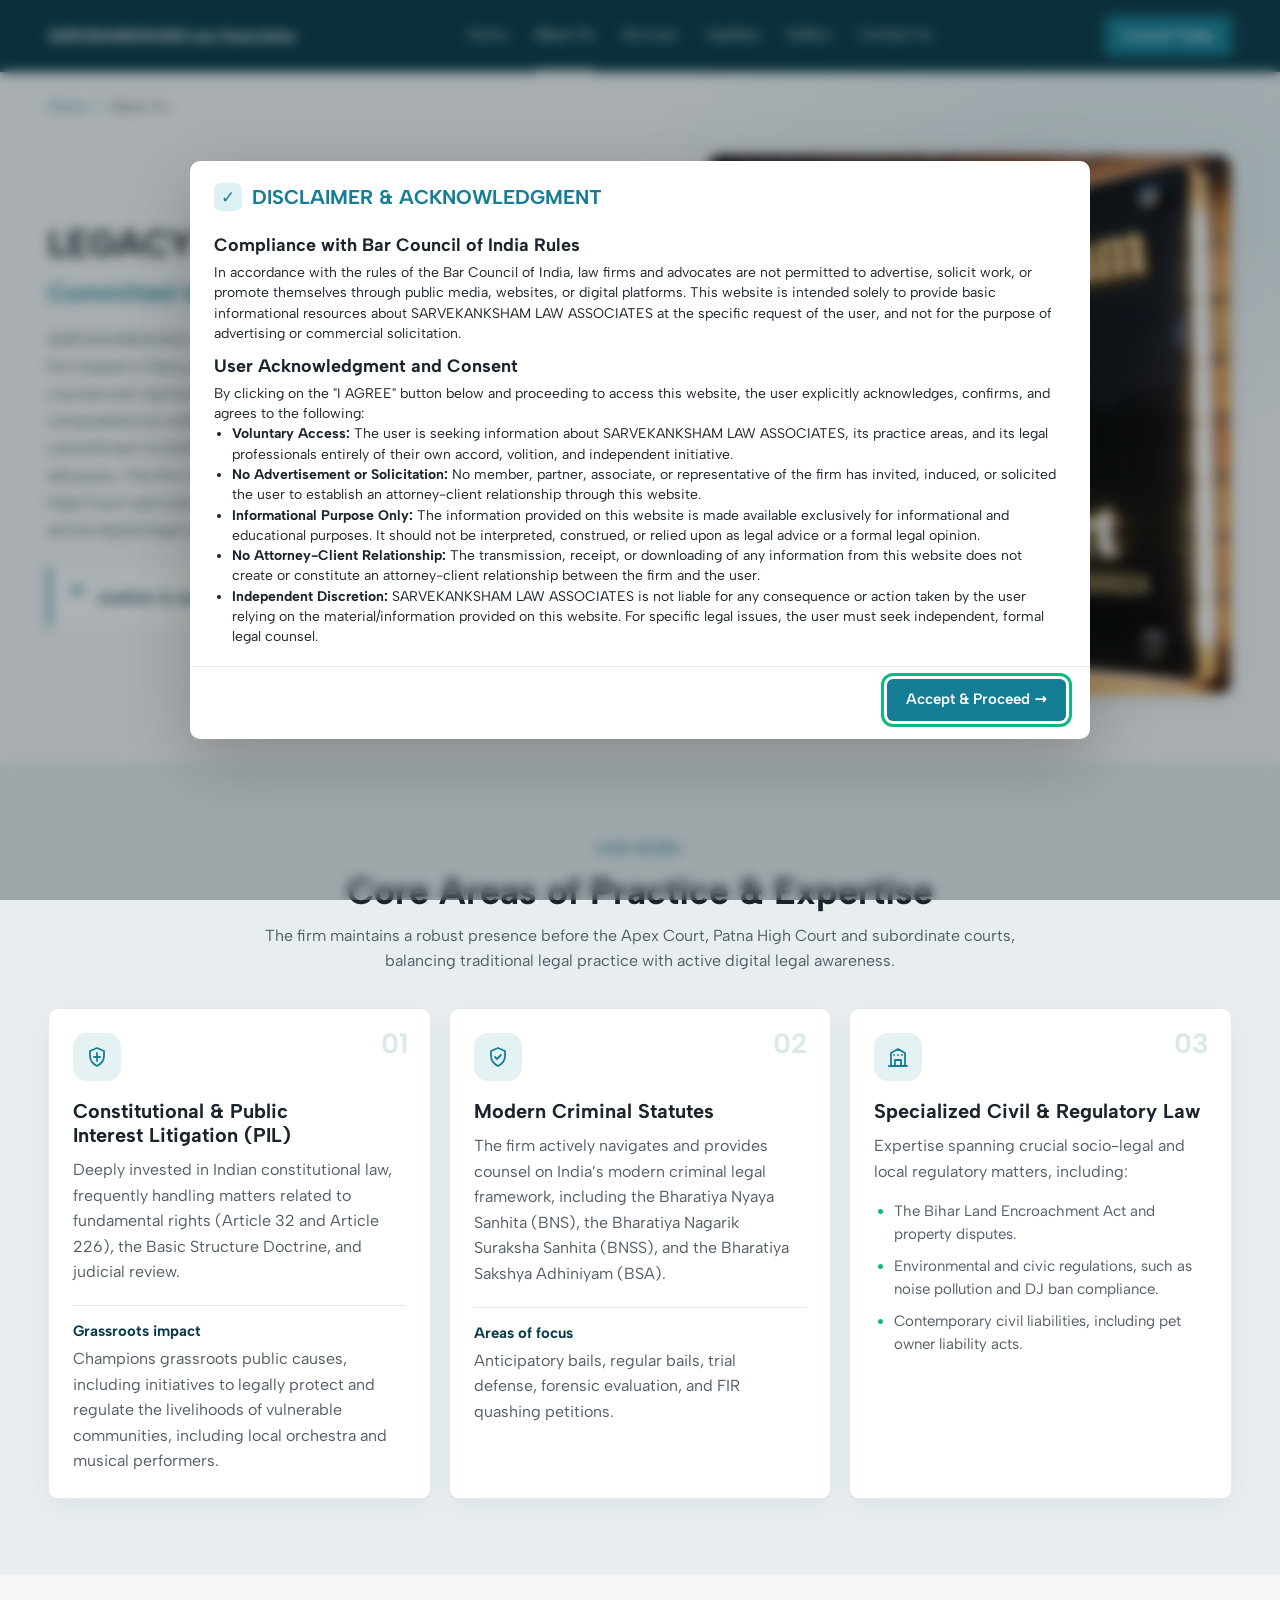
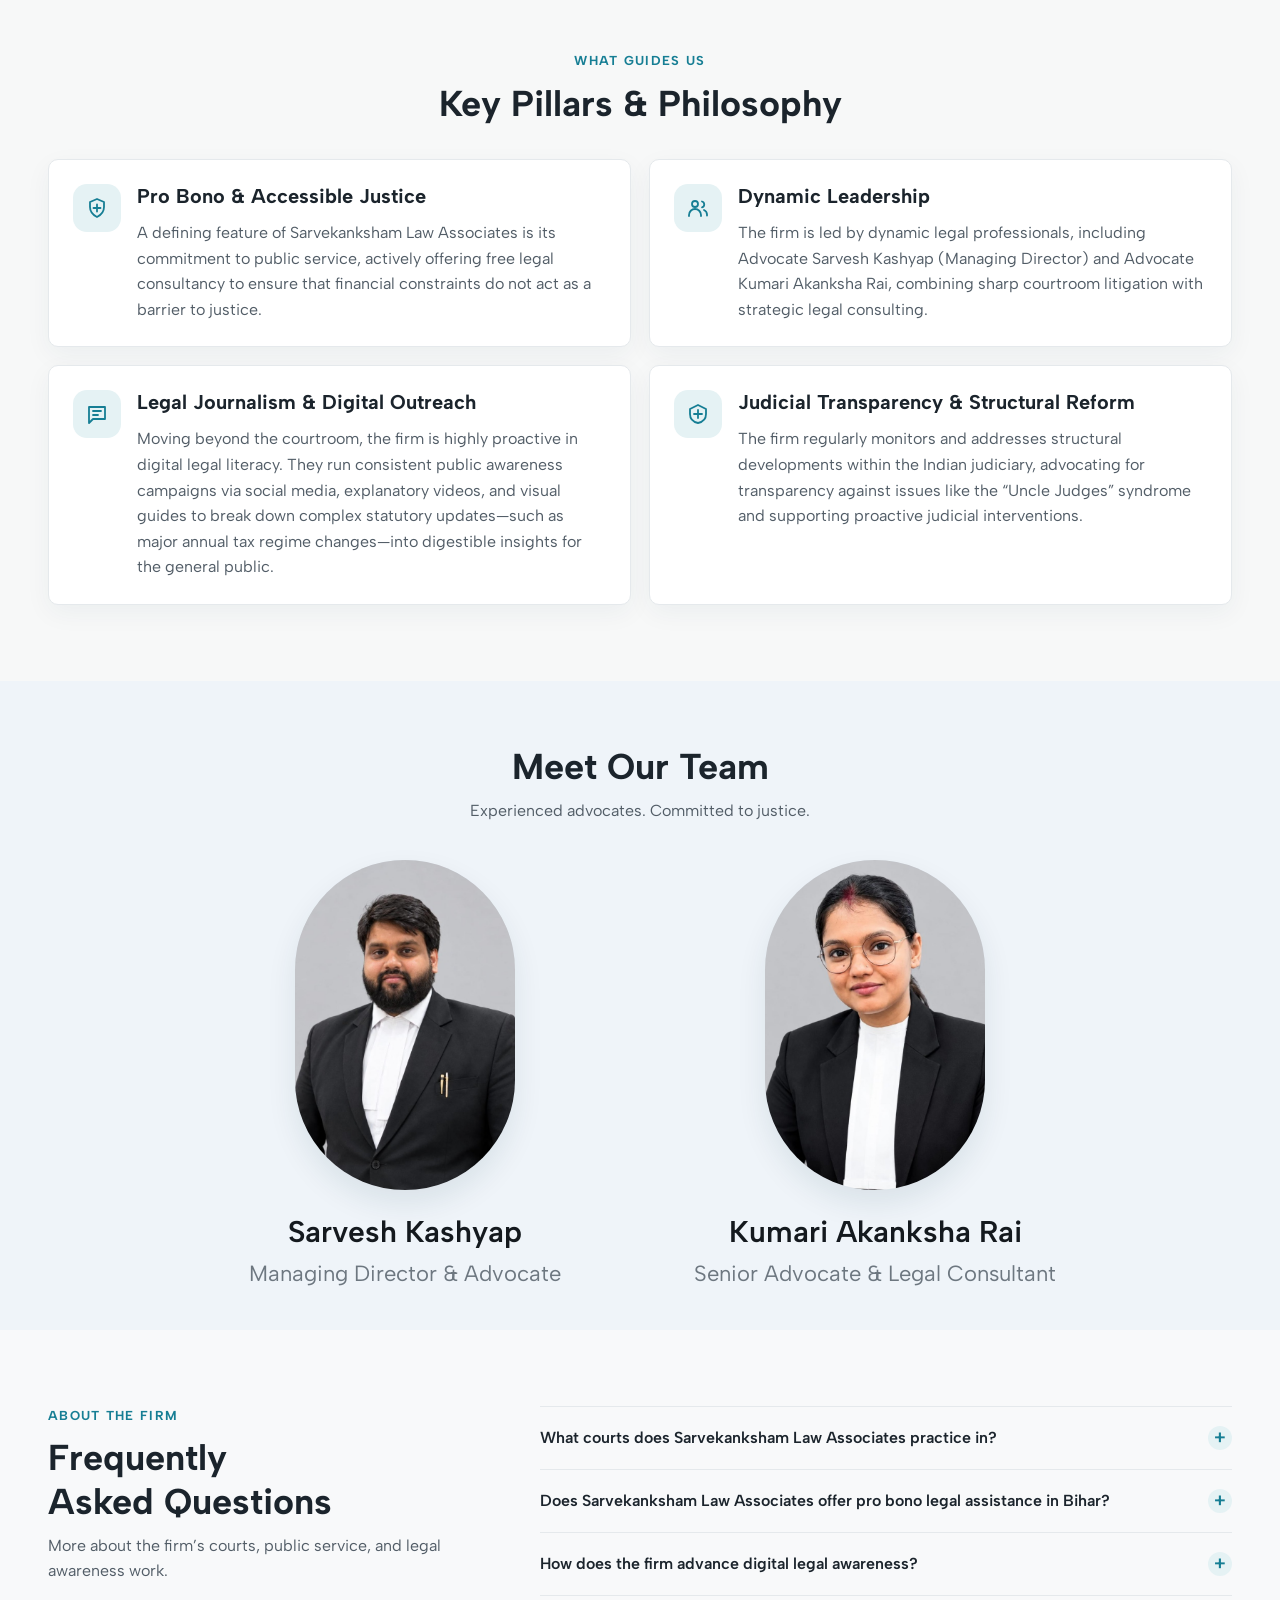
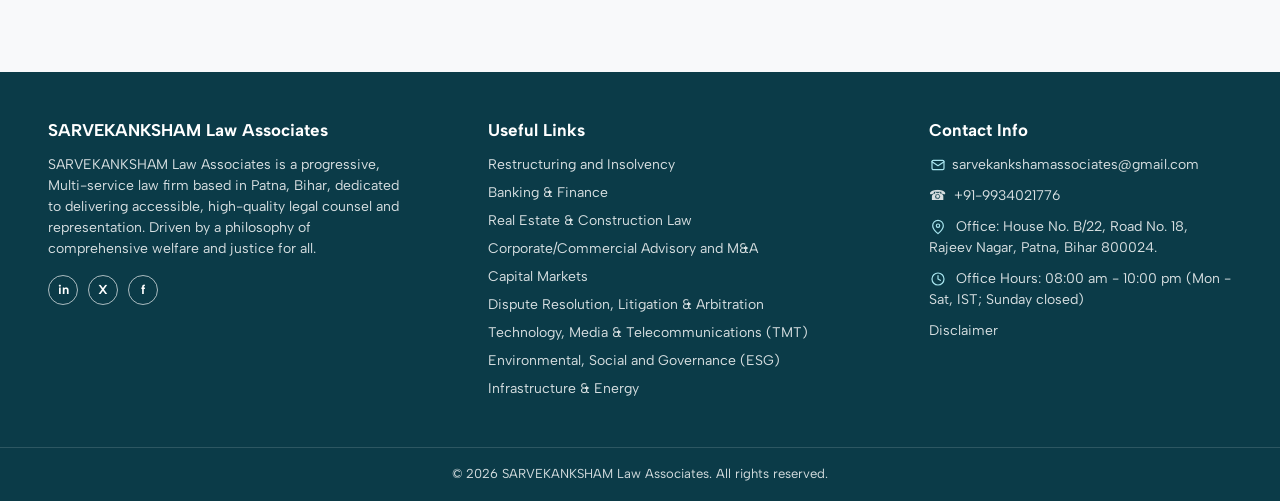
==== about.html @ 712bc117 "Publish SARVEKANKSHAM Law Associates website Add static site, SEO deployment setup, and Netlify conf" ====
<!doctype html>
<html lang="en-IN">
<head>
  <meta charset="utf-8">
  <meta name="viewport" content="width=device-width, initial-scale=1">
  <meta name="theme-color" content="#0B3B48">
  <meta name="description" content="Learn about SARVEKANKSHAM Law Associates, its Patna-based legal practice, areas of expertise, public service philosophy, and advocates.">
  <meta name="robots" content="index,follow">
  <link rel="canonical" href="https://sarvekanksham.com/about.html">

  <title>About SARVEKANKSHAM Law Associates | Patna, Bihar</title>
  <meta property="og:type" content="website">
  <meta property="og:locale" content="en_IN">
  <meta property="og:site_name" content="SARVEKANKSHAM Law Associates">
  <meta property="og:title" content="About SARVEKANKSHAM Law Associates | Patna, Bihar">
  <meta property="og:description" content="Discover the firm’s legal practice, institutional pillars, and advocates in Patna, Bihar.">
  <meta property="og:url" content="https://sarvekanksham.com/about.html">
  <meta property="og:image" content="https://sarvekanksham.com/assets/images/hero-lawyers.png">
  <meta property="og:image:alt" content="Advocates Sarvesh Kashyap and Kumari Akanksha Rai in court attire">
  <meta name="twitter:card" content="summary_large_image">
  <meta name="twitter:title" content="About SARVEKANKSHAM Law Associates | Patna, Bihar">
  <meta name="twitter:description" content="Discover the firm’s legal practice, institutional pillars, and advocates in Patna, Bihar.">
  <meta name="twitter:image" content="https://sarvekanksham.com/assets/images/hero-lawyers.png">

  <link rel="preconnect" href="https://fonts.googleapis.com">
  <link rel="preconnect" href="https://fonts.gstatic.com" crossorigin>
  <link rel="stylesheet" href="assets/css/variables.css">
  <link rel="stylesheet" href="assets/css/base.css">
  <link rel="stylesheet" href="assets/css/components.css">
  <link rel="stylesheet" href="assets/css/pages/about.css">
  <script src="assets/js/compliance.js" defer></script>
  <script src="assets/js/main.js" defer></script>

  <script type="application/ld+json">
  {
    "@context": "https://schema.org",
    "@graph": [
      {
        "@type": "AboutPage",
        "@id": "https://sarvekanksham.com/about.html#about-page",
        "url": "https://sarvekanksham.com/about.html",
        "name": "About SARVEKANKSHAM Law Associates",
        "isPartOf": {
          "@type": "WebSite",
          "@id": "https://sarvekanksham.com/#website",
          "name": "SARVEKANKSHAM Law Associates",
          "url": "https://sarvekanksham.com/"
        },
        "mainEntity": { "@id": "https://sarvekanksham.com/#legal-service" }
      },
      {
        "@type": "LegalService",
        "@id": "https://sarvekanksham.com/#legal-service",
        "name": "SARVEKANKSHAM Law Associates",
        "url": "https://sarvekanksham.com/",
        "email": "sarvekankshamassociates@gmail.com",
        "telephone": "+91-9934021776",
        "description": "A multi-service legal practice based in Patna, Bihar, with practice areas including constitutional and public interest law, criminal law, and specialized civil and regulatory matters.",
        "address": {
          "@type": "PostalAddress",
          "streetAddress": "House No. B/22, Road No. 18, Rajeev Nagar",
          "addressLocality": "Patna",
          "postalCode": "800024",
          "addressRegion": "Bihar",
          "addressCountry": "IN"
        },
        "areaServed": [
          { "@type": "City", "name": "Patna" },
          { "@type": "AdministrativeArea", "name": "Bihar" },
          { "@type": "Country", "name": "India" }
        ],
        "founder": [
          {
            "@type": "Person",
            "name": "Sarvesh Kashyap",
            "jobTitle": "Managing Director & Advocate",
            "image": "https://sarvekanksham.com/assets/images/team-sarvesh.jpg",
            "hasCredential": [
              { "@type": "EducationalOccupationalCredential", "credentialCategory": "degree", "name": "B.Tech" },
              { "@type": "EducationalOccupationalCredential", "credentialCategory": "degree", "name": "LL.B" }
            ]
          },
          {
            "@type": "Person",
            "name": "Kumari Akanksha Rai",
            "jobTitle": "Advocate & Legal Consultant",
            "image": "https://sarvekanksham.com/assets/images/team-akanksha.jpg",
            "hasCredential": [
              { "@type": "EducationalOccupationalCredential", "credentialCategory": "degree", "name": "B.A. LL.B." },
              { "@type": "EducationalOccupationalCredential", "credentialCategory": "degree", "name": "LL.M." }
            ]
          }
        ],
        "knowsAbout": [
          "Constitutional law",
          "Public interest litigation",
          "Bharatiya Nyaya Sanhita",
          "Bharatiya Nagarik Suraksha Sanhita",
          "Bharatiya Sakshya Adhiniyam",
          "Criminal defence",
          "Bihar land and property law",
          "Environmental and civic regulations",
          "Digital legal literacy"
        ],
        "availableLanguage": ["English", "Hindi"]
      }
    ]
  }
  </script>
  <script type="application/ld+json">
  {
    "@context": "https://schema.org",
    "@type": "FAQPage",
    "mainEntity": [
      {
        "@type": "Question",
        "name": "What courts does Sarvekanksham Law Associates practice in?",
        "acceptedAnswer": {
          "@type": "Answer",
          "text": "The firm maintains a robust presence before the Supreme Court of India (Apex Court), the Patna High Court, and subordinate district courts across Bihar."
        }
      },
      {
        "@type": "Question",
        "name": "Does Sarvekanksham Law Associates offer pro bono legal assistance in Bihar?",
        "acceptedAnswer": {
          "@type": "Answer",
          "text": "Yes, pro bono and accessible justice is a defining pillar of the firm. We actively provide free legal consultancy to ensure that financial constraints do not prevent citizens from obtaining justice."
        }
      },
      {
        "@type": "Question",
        "name": "How does the firm advance digital legal awareness?",
        "acceptedAnswer": {
          "@type": "Answer",
          "text": "Beyond the courtroom, the firm runs consistent public awareness campaigns via digital media, visual guides, and explanatory videos breaking down statutory updates like the BNS, BNSS, and civic regulations for the public."
        }
      }
    ]
  }
  </script>
</head>
<body>
  <a class="skip-link" href="#main-content">Skip to main content</a>

  <header class="site-header">
    <div class="container site-header__inner">
      <a class="site-brand" href="index.html" aria-label="SARVEKANKSHAM Law Associates home">SARVEKANKSHAM Law Associates</a>
      <button class="site-nav__toggle" type="button" aria-expanded="false" aria-controls="primary-navigation">
        <span aria-hidden="true">☰</span>
        <span class="site-nav__toggle-label">Open navigation</span>
      </button>
      <nav class="site-nav" id="primary-navigation" aria-label="Main navigation">
        <ul class="site-nav__links">
          <li><a href="index.html">Home</a></li>
          <li><a class="active" href="about.html" aria-current="page">About Us</a></li>
          <li><a href="services.html">Services</a></li>
          <li><a href="updates.html">Updates</a></li>
          <li><a href="gallery.html">Gallery</a></li>
          <li><a href="contact.html">Contact Us</a></li>
        </ul>
      </nav>
      <a class="btn-pill" href="contact.html" data-consult-cta>Consult Today</a>
    </div>
  </header>

  <main id="main-content">
    <section class="about-hero" aria-labelledby="about-title">
      <div class="container">
        <nav class="about-breadcrumbs" aria-label="Breadcrumb">
          <ol>
            <li><a href="index.html">Home</a></li>
            <li aria-current="page">About Us</li>
          </ol>
        </nav>
        <div class="about-hero__grid">
          <div class="about-hero__copy">
            <h1 id="about-title">LEGACY OF SARVEKANKSHAM</h1>
            <p class="about-hero__philosophy">Committed to Justice, Guided by Integrity.</p>
            <p class="about-hero__narrative">SARVEKANKSHAM Law Associates is a progressive, Multi-service Pan India law firm based in Patna, Bihar, dedicated to delivering accessible, high-quality legal counsel and representation. Sarvekanksham is driven by a philosophy of comprehensive welfare and justice for all, the firm stands out for its strong commitment to both rigorous professional litigation and public interest advocacy. The firm maintains a robust presence before the Apex Court, Patna High Court and subordinate courts, balancing traditional legal practice with active digital legal awareness.</p>
            <blockquote class="about-hero__quote">
              <span aria-hidden="true">“</span>
              <p>Justice is our purpose &amp; Integrity guides our practice.</p>
            </blockquote>
            </div>
            <figure class="about-hero__portrait">
              <img
                src="assets/images/about-office-sign.jpg"
                alt="SARVEKANKSHAM Law Associates office sign identifying its advocates and Patna High Court practice"
                width="768"
                height="792"
                fetchpriority="high">
            </figure>
        </div>
      </div>
    </section>

    <section class="about-section about-jurisdictions" aria-labelledby="jurisdictions-title">
      <div class="container">
        <div class="about-section__heading">
          <p class="about-eyebrow">Our work</p>
          <h2 id="jurisdictions-title">Core Areas of Practice &amp; Expertise</h2>
          <p>The firm maintains a robust presence before the Apex Court, Patna High Court and subordinate courts, balancing traditional legal practice with active digital legal awareness.</p>
        </div>
        <div class="jurisdiction-grid">
          <article class="jurisdiction-card">
            <span class="about-card__number" aria-hidden="true">01</span>
            <span class="about-card__icon" aria-hidden="true">
              <svg viewBox="0 0 24 24" fill="none" stroke="currentColor" stroke-width="1.8" stroke-linecap="round" stroke-linejoin="round"><path d="M12 3 19 6v5c0 4.7-3 8-7 10-4-2-7-5.3-7-10V6l7-3Z"/><path d="M12 8v8m-3-4h6"/></svg>
            </span>
            <h3>Constitutional &amp; Public Interest Litigation (PIL)</h3>
            <p>Deeply invested in Indian constitutional law, frequently handling matters related to fundamental rights (Article 32 and Article 226), the Basic Structure Doctrine, and judicial review.</p>
            <div class="jurisdiction-card__detail">
              <h4>Grassroots impact</h4>
              <p>Champions grassroots public causes, including initiatives to legally protect and regulate the livelihoods of vulnerable communities, including local orchestra and musical performers.</p>
            </div>
          </article>
          <article class="jurisdiction-card">
            <span class="about-card__number" aria-hidden="true">02</span>
            <span class="about-card__icon" aria-hidden="true">
              <svg viewBox="0 0 24 24" fill="none" stroke="currentColor" stroke-width="1.8" stroke-linecap="round" stroke-linejoin="round"><path d="M12 3 19 6v5c0 4.7-3 8-7 10-4-2-7-5.3-7-10V6l7-3Z"/><path d="m9 12 2 2 4-4"/></svg>
            </span>
            <h3>Modern Criminal Statutes</h3>
            <p>The firm actively navigates and provides counsel on India’s modern criminal legal framework, including the Bharatiya Nyaya Sanhita (BNS), the Bharatiya Nagarik Suraksha Sanhita (BNSS), and the Bharatiya Sakshya Adhiniyam (BSA).</p>
            <div class="jurisdiction-card__detail">
              <h4>Areas of focus</h4>
              <p>Anticipatory bails, regular bails, trial defense, forensic evaluation, and FIR quashing petitions.</p>
            </div>
          </article>
          <article class="jurisdiction-card">
            <span class="about-card__number" aria-hidden="true">03</span>
            <span class="about-card__icon" aria-hidden="true">
              <svg viewBox="0 0 24 24" fill="none" stroke="currentColor" stroke-width="1.8" stroke-linecap="round" stroke-linejoin="round"><path d="M3 21h18M5 21V8l7-4 7 4v13M9 21v-6h6v6M8 10h.01M12 10h.01M16 10h.01"/></svg>
            </span>
            <h3>Specialized Civil &amp; Regulatory Law</h3>
            <p>Expertise spanning crucial socio-legal and local regulatory matters, including:</p>
            <ul class="about-check-list">
              <li>The Bihar Land Encroachment Act and property disputes.</li>
              <li>Environmental and civic regulations, such as noise pollution and DJ ban compliance.</li>
              <li>Contemporary civil liabilities, including pet owner liability acts.</li>
            </ul>
          </article>
        </div>
      </div>
    </section>

    <section class="about-section about-pillars" aria-labelledby="pillars-title">
      <div class="container">
        <div class="about-section__heading">
          <p class="about-eyebrow">What guides us</p>
          <h2 id="pillars-title">Key Pillars &amp; Philosophy</h2>
        </div>
        <div class="pillar-grid">
          <article class="pillar-box">
            <span class="pillar-box__icon" aria-hidden="true">
              <svg viewBox="0 0 24 24" fill="none" stroke="currentColor" stroke-width="1.8" stroke-linecap="round" stroke-linejoin="round"><path d="M12 3 19 6v5c0 4.7-3 8-7 10-4-2-7-5.3-7-10V6l7-3Z"/><path d="M8.5 12h7M12 8.5v7"/></svg>
            </span>
            <h3>Pro Bono &amp; Accessible Justice</h3>
            <p>A defining feature of Sarvekanksham Law Associates is its commitment to public service, actively offering free legal consultancy to ensure that financial constraints do not act as a barrier to justice.</p>
          </article>
          <article class="pillar-box">
            <span class="pillar-box__icon" aria-hidden="true">
              <svg viewBox="0 0 24 24" fill="none" stroke="currentColor" stroke-width="1.8" stroke-linecap="round" stroke-linejoin="round"><circle cx="9" cy="8" r="3"/><path d="M3 20v-1a6 6 0 0 1 12 0v1M16 5.5a3 3 0 0 1 0 5.8M18 14a5 5 0 0 1 3 4.6v1"/></svg>
            </span>
            <h3>Dynamic Leadership</h3>
            <p>The firm is led by dynamic legal professionals, including Advocate Sarvesh Kashyap (Managing Director) and Advocate Kumari Akanksha Rai, combining sharp courtroom litigation with strategic legal consulting.</p>
          </article>
          <article class="pillar-box">
            <span class="pillar-box__icon" aria-hidden="true">
              <svg viewBox="0 0 24 24" fill="none" stroke="currentColor" stroke-width="1.8" stroke-linecap="round" stroke-linejoin="round"><path d="M4 5h16v12H8l-4 4V5Z"/><path d="M8 9h8M8 13h5"/></svg>
            </span>
            <h3>Legal Journalism &amp; Digital Outreach</h3>
            <p>Moving beyond the courtroom, the firm is highly proactive in digital legal literacy. They run consistent public awareness campaigns via social media, explanatory videos, and visual guides to break down complex statutory updates—such as major annual tax regime changes—into digestible insights for the general public.</p>
          </article>
          <article class="pillar-box">
            <span class="pillar-box__icon" aria-hidden="true">
              <svg viewBox="0 0 24 24" fill="none" stroke="currentColor" stroke-width="1.8" stroke-linecap="round" stroke-linejoin="round"><path d="M12 3 20 7v5c0 5-3.4 8-8 9-4.6-1-8-4-8-9V7l8-4Z"/><path d="M8 12h8M12 8v8"/></svg>
            </span>
            <h3>Judicial Transparency &amp; Structural Reform</h3>
            <p>The firm regularly monitors and addresses structural developments within the Indian judiciary, advocating for transparency against issues like the “Uncle Judges” syndrome and supporting proactive judicial interventions.</p>
          </article>
        </div>
      </div>
    </section>

    <section class="about-section about-team" aria-labelledby="team-title">
      <div class="container">
        <div class="about-section__heading about-team__heading">
          <h2 id="team-title">Meet Our Team</h2>
          <p>Experienced advocates. Committed to justice.</p>
        </div>
        <div class="team-grid">
          <article class="team-dossier">
            <button class="team-member-card" type="button" data-open-team-profile="team-profile-sarvesh" aria-haspopup="dialog" aria-label="View profile for Sarvesh Kashyap">
              <span class="team-member-card__portrait">
                <img
                  src="assets/images/team-sarvesh.jpg"
                  alt=""
                  width="768"
                  height="922"
                  loading="lazy">
              </span>
              <span class="team-member-card__name">Sarvesh Kashyap</span>
              <span class="team-member-card__role">Managing Director &amp; Advocate</span>
            </button>
          </article>
          <article class="team-dossier">
            <button class="team-member-card" type="button" data-open-team-profile="team-profile-akanksha" aria-haspopup="dialog" aria-label="View profile for Kumari Akanksha Rai">
              <span class="team-member-card__portrait">
                <img
                  src="assets/images/team-akanksha.jpg"
                  alt=""
                  width="768"
                  height="922"
                  loading="lazy">
              </span>
              <span class="team-member-card__name">Kumari Akanksha Rai</span>
              <span class="team-member-card__role">Senior Advocate &amp; Legal Consultant</span>
            </button>
          </article>
        </div>
      </div>
      <dialog class="team-profile-dialog" id="team-profile-sarvesh" aria-labelledby="team-profile-sarvesh-name">
        <button class="team-profile-dialog__close" type="button" data-close-team-profile aria-label="Close profile">×</button>
        <div class="team-profile-dialog__identity">
          <img src="assets/images/team-sarvesh.jpg" alt="Advocate Sarvesh Kashyap" width="768" height="922">
          <p class="team-profile-dialog__eyebrow">Managing Director</p>
          <h3 id="team-profile-sarvesh-name">Sarvesh Kashyap</h3>
          <p class="team-profile-dialog__role">Managing Director &amp; Advocate</p>
          <span class="team-profile-dialog__qualification">B-Tech, L.L.B</span>
        </div>
        <div class="team-profile-dialog__content">
          <section>
            <h4>About</h4>
            <p>Advocate Sarvesh Kashyap is the Managing Director &amp; Advocate at SARVEKANKSHAM Law Associates.</p>
          </section>
          <section>
            <h4>Court practice</h4>
            <p>Patna High Court &amp; Supreme Court of India.</p>
          </section>
          <section>
            <h4>Areas of focus</h4>
            <p>Criminal Defense (BNS/BNSS), Digital Forensics (BSA), Technology Crimes, and Trial Court Strategy.</p>
          </section>
        </div>
      </dialog>
      <dialog class="team-profile-dialog" id="team-profile-akanksha" aria-labelledby="team-profile-akanksha-name">
        <button class="team-profile-dialog__close" type="button" data-close-team-profile aria-label="Close profile">×</button>
        <div class="team-profile-dialog__identity">
          <img src="assets/images/team-akanksha.jpg" alt="Advocate Kumari Akanksha Rai" width="768" height="922">
          <p class="team-profile-dialog__eyebrow">Senior Advocate</p>
          <h3 id="team-profile-akanksha-name">Kumari Akanksha Rai</h3>
          <p class="team-profile-dialog__role">Senior Advocate &amp; Legal Consultant</p>
          <span class="team-profile-dialog__qualification">B.A. L.L.B., L.L.M.</span>
        </div>
        <div class="team-profile-dialog__content">
          <section>
            <h4>About</h4>
            <p>Advocate Kumari Akanksha Rai is a Senior Advocate &amp; Legal Consultant at SARVEKANKSHAM Law Associates.</p>
          </section>
          <section>
            <h4>Court practice</h4>
            <p>Patna High Court Bar Association &amp; Supreme Court of India.</p>
          </section>
          <section>
            <h4>Areas of focus</h4>
            <p>Constitutional Law, Writ Jurisdiction (Article 226/32), Civil &amp; Bihar Land Regulations, and Public Interest Litigation.</p>
          </section>
        </div>
      </dialog>
    </section>

    <section class="about-section about-faq" aria-labelledby="about-faq-title" itemscope itemtype="https://schema.org/FAQPage">
      <div class="container about-faq__layout">
        <div class="about-faq__intro">
          <p class="about-eyebrow">About the firm</p>
          <h2 id="about-faq-title">Frequently Asked Questions</h2>
          <p>More about the firm’s courts, public service, and legal awareness work.</p>
        </div>
        <div class="about-faq__list">
          <details class="about-faq__item" itemscope itemprop="mainEntity" itemtype="https://schema.org/Question">
            <summary itemprop="name">What courts does Sarvekanksham Law Associates practice in?</summary>
            <div class="about-faq__answer" itemscope itemprop="acceptedAnswer" itemtype="https://schema.org/Answer">
              <p itemprop="text">The firm maintains a robust presence before the Supreme Court of India (Apex Court), the Patna High Court, and subordinate district courts across Bihar.</p>
            </div>
          </details>
          <details class="about-faq__item" itemscope itemprop="mainEntity" itemtype="https://schema.org/Question">
            <summary itemprop="name">Does Sarvekanksham Law Associates offer pro bono legal assistance in Bihar?</summary>
            <div class="about-faq__answer" itemscope itemprop="acceptedAnswer" itemtype="https://schema.org/Answer">
              <p itemprop="text">Yes, pro bono and accessible justice is a defining pillar of the firm. We actively provide free legal consultancy to ensure that financial constraints do not prevent citizens from obtaining justice.</p>
            </div>
          </details>
          <details class="about-faq__item" itemscope itemprop="mainEntity" itemtype="https://schema.org/Question">
            <summary itemprop="name">How does the firm advance digital legal awareness?</summary>
            <div class="about-faq__answer" itemscope itemprop="acceptedAnswer" itemtype="https://schema.org/Answer">
              <p itemprop="text">Beyond the courtroom, the firm runs consistent public awareness campaigns via digital media, visual guides, and explanatory videos breaking down statutory updates like the BNS, BNSS, and civic regulations for the public.</p>
            </div>
          </details>
        </div>
      </div>
    </section>
  </main>

  <footer class="site-footer">
    <div class="container site-footer__main">
      <section class="site-footer__brand" aria-labelledby="footer-brand">
        <h2 id="footer-brand">SARVEKANKSHAM Law Associates</h2>
        <p>SARVEKANKSHAM Law Associates is a progressive, Multi-service law firm based in Patna, Bihar, dedicated to delivering accessible, high-quality legal counsel and representation. Driven by a philosophy of comprehensive welfare and justice for all.</p>
        <div class="social-links" aria-label="Social media">
          <a href="https://www.linkedin.com/" aria-label="LinkedIn">in</a>
          <a href="https://x.com/" aria-label="X">X</a>
          <a href="https://www.facebook.com/" aria-label="Facebook">f</a>
          
        </div>
      </section>
      <section aria-labelledby="footer-links-title">
        <h2 id="footer-links-title">Useful Links</h2>
        <ul class="site-footer__links">
          <li><a href="practice-detail.html?topic=insolvency">Restructuring and Insolvency</a></li>
          <li><a href="practice-detail.html?topic=banking">Banking &amp; Finance</a></li>
          <li><a href="practice-detail.html?topic=real-estate">Real Estate &amp; Construction Law</a></li>
          <li><a href="practice-detail.html?topic=corporate-ma">Corporate/Commercial Advisory and M&amp;A</a></li>
          <li><a href="practice-detail.html?topic=capital-markets">Capital Markets</a></li>
          <li><a href="practice-detail.html?topic=dispute-resolution">Dispute Resolution, Litigation &amp; Arbitration</a></li>
          <li><a href="practice-detail.html?topic=tmt">Technology, Media &amp; Telecommunications (TMT)</a></li>
          <li><a href="practice-detail.html?topic=esg">Environmental, Social and Governance (ESG)</a></li>
          <li><a href="practice-detail.html?topic=infrastructure">Infrastructure &amp; Energy</a></li>
        </ul>
      </section>
      <section aria-labelledby="footer-contact-title">
        <h2 id="footer-contact-title">Contact Info</h2>
        <address class="site-footer__contact">
          <p><a href="mailto:sarvekankshamassociates@gmail.com"><span class="site-footer__icon" aria-hidden="true"><svg viewBox="0 0 24 24" fill="none" stroke="currentColor" stroke-width="1.8" stroke-linecap="round" stroke-linejoin="round"><rect x="3" y="5" width="18" height="14" rx="2"/><path d="m3 7 9 6 9-6"/></svg></span>sarvekankshamassociates@gmail.com</a></p>
          <p><a href="tel:+919934021776">☎&nbsp; +91-9934021776</a></p>
          <p><span class="site-footer__icon" aria-hidden="true"><svg viewBox="0 0 24 24" fill="none" stroke="currentColor" stroke-width="1.8" stroke-linecap="round" stroke-linejoin="round"><path d="M20 10c0 5-8 12-8 12S4 15 4 10a8 8 0 1 1 16 0Z"/><circle cx="12" cy="10" r="2.5"/></svg></span> Office: House No. B/22, Road No. 18, Rajeev Nagar, Patna, Bihar 800024.</p>
          <p><span class="site-footer__icon" aria-hidden="true"><svg viewBox="0 0 24 24" fill="none" stroke="currentColor" stroke-width="1.8" stroke-linecap="round" stroke-linejoin="round"><circle cx="12" cy="12" r="9"/><path d="M12 7v5l3.5 2"/></svg></span> Office Hours: 08:00 am - 10:00 pm (Mon - Sat, IST; Sunday closed)</p>
          <p><a href="#bci-compliance-modal" data-open-compliance>Disclaimer</a></p>
        </address>
      </section>
    </div>
    <div class="site-footer__bottom">
      <div class="container">© 2026 SARVEKANKSHAM Law Associates. All rights reserved.</div>
    </div>
  </footer>

  <template data-compliance-disclaimer>
    <h3>Compliance with Bar Council of India Rules</h3>
    <p>In accordance with the rules of the Bar Council of India, law firms and advocates are not permitted to advertise, solicit work, or promote themselves through public media, websites, or digital platforms. This website is intended solely to provide basic informational resources about SARVEKANKSHAM LAW ASSOCIATES at the specific request of the user, and not for the purpose of advertising or commercial solicitation.</p>
    <h3>User Acknowledgment and Consent</h3>
    <p>By clicking on the "I AGREE" button below and proceeding to access this website, the user explicitly acknowledges, confirms, and agrees to the following:</p>
    <ul>
      <li><strong>Voluntary Access:</strong> The user is seeking information about SARVEKANKSHAM LAW ASSOCIATES, its practice areas, and its legal professionals entirely of their own accord, volition, and independent initiative.</li>
      <li><strong>No Advertisement or Solicitation:</strong> No member, partner, associate, or representative of the firm has invited, induced, or solicited the user to establish an attorney-client relationship through this website.</li>
      <li><strong>Informational Purpose Only:</strong> The information provided on this website is made available exclusively for informational and educational purposes. It should not be interpreted, construed, or relied upon as legal advice or a formal legal opinion.</li>
      <li><strong>No Attorney-Client Relationship:</strong> The transmission, receipt, or downloading of any information from this website does not create or constitute an attorney-client relationship between the firm and the user.</li>
      <li><strong>Independent Discretion:</strong> SARVEKANKSHAM LAW ASSOCIATES is not liable for any consequence or action taken by the user relying on the material/information provided on this website. For specific legal issues, the user must seek independent, formal legal counsel.</li>
    </ul>
  </template>
</body>
</html>
---- assets/css/variables.css ----
@import url("https://fonts.googleapis.com/css2?family=Albert+Sans:wght@400;500;600;700&display=swap");

:root {
  color-scheme: light;

  --color-teal: #0B3B48;
  --color-accent: #167E94;
  --color-accent-hover: #116274;
  --color-cream: #F8F9FA;
  --color-surface: #FFFFFF;
  --color-surface-muted: #E8EEF0;
  --color-hero: #C8D1C2;
  --color-heading: #1B242C;
  --color-text: #525D67;
  --color-border: #E5E9EC;
  --color-success: #10B981;

  --font-family: "Albert Sans", system-ui, -apple-system, BlinkMacSystemFont, "Segoe UI", sans-serif;
  --font-size-body: 16px;
  --line-height-body: 1.6;
  --line-height-heading: 1.2;

  --radius-sm: 6px;
  --radius-md: 10px;
  --radius-lg: 14px;
  --shadow-card: 0 8px 26px rgb(11 59 72 / 8%);
  --transition-standard: 180ms ease;

  --container-width: 1200px;
  --container-gutter: clamp(20px, 5vw, 48px);
  --header-height: 72px;
  --layer-header: 100;
  --layer-modal: 9999;
}
---- assets/css/base.css ----
*,
*::before,
*::after {
  box-sizing: border-box;
  margin: 0;
  padding: 0;
}

html {
  scroll-behavior: smooth;
  scroll-padding-top: calc(var(--header-height) + 16px);
  -webkit-text-size-adjust: 100%;
  text-size-adjust: 100%;
}

body {
  min-width: 320px;
  background: var(--color-cream);
  color: var(--color-text);
  font-family: var(--font-family);
  font-size: var(--font-size-body);
  font-weight: 400;
  line-height: var(--line-height-body);
  text-rendering: optimizeLegibility;
  -webkit-font-smoothing: antialiased;
}

button,
input,
select,
textarea {
  color: inherit;
  font: inherit;
}

button {
  cursor: pointer;
}

img,
svg {
  display: block;
  max-width: 100%;
}

img {
  height: auto;
}

h1,
h2,
h3,
h4 {
  color: var(--color-heading);
  font-weight: 700;
  line-height: var(--line-height-heading);
  text-wrap: balance;
}

h1,
h2 {
  font-size: clamp(28px, 4vw, 36px);
}

h3 {
  font-size: 19px;
}

p {
  text-wrap: pretty;
}

a {
  color: inherit;
  text-decoration: none;
}

a:focus-visible,
button:focus-visible {
  outline: 3px solid var(--color-success);
  outline-offset: 3px;
}

::selection {
  background: var(--color-accent);
  color: #FFFFFF;
}

.container {
  width: min(100% - (2 * var(--container-gutter)), var(--container-width));
  margin-inline: auto;
}

.skip-link {
  position: fixed;
  z-index: calc(var(--layer-modal) + 1);
  top: 8px;
  left: 8px;
  padding: 10px 14px;
  transform: translateY(-160%);
  background: var(--color-surface);
  color: var(--color-teal);
}

.skip-link:focus {
  transform: translateY(0);
}

.btn-primary,
.btn-pill {
  display: inline-flex;
  min-height: 44px;
  align-items: center;
  justify-content: center;
  gap: 8px;
  border: 1px solid transparent;
  border-radius: var(--radius-sm);
  padding: 10px 18px;
  background: var(--color-accent);
  color: #FFFFFF;
  font-size: 15px;
  font-weight: 600;
  line-height: 1.25;
  text-align: center;
  transition: background-color var(--transition-standard), transform var(--transition-standard);
}

.btn-primary:hover,
.btn-pill:hover {
  background: var(--color-accent-hover);
}

.btn-primary:active,
.btn-pill:active {
  transform: translateY(1px);
}

@media (max-width: 640px) {
  :root {
    --header-height: 64px;
  }
}

@media (prefers-reduced-motion: reduce) {
  *,
  *::before,
  *::after {
    scroll-behavior: auto !important;
    animation-duration: 0.01ms !important;
    animation-iteration-count: 1 !important;
    transition-duration: 0.01ms !important;
  }
}
---- assets/css/components.css ----
.site-header {
  position: sticky;
  z-index: var(--layer-header);
  top: 0;
  background: var(--color-teal);
  color: #FFFFFF;
  box-shadow: 0 2px 10px rgb(11 59 72 / 14%);
}

.site-header__inner {
  display: flex;
  min-height: var(--header-height);
  align-items: center;
  justify-content: space-between;
  gap: 24px;
}

.site-brand {
  flex: 0 0 auto;
  color: #FFFFFF;
  font-size: 15px;
  font-weight: 700;
}

.site-nav__toggle {
  display: none;
  min-width: 44px;
  min-height: 44px;
  align-items: center;
  justify-content: center;
  border: 1px solid rgb(255 255 255 / 28%);
  border-radius: var(--radius-sm);
  background: transparent;
  color: #FFFFFF;
  font-size: 22px;
}

.site-nav__toggle-label {
  position: absolute;
  width: 1px;
  height: 1px;
  overflow: hidden;
  clip: rect(0, 0, 0, 0);
  clip-path: inset(50%);
  white-space: nowrap;
}

.site-nav__links {
  display: flex;
  align-items: center;
  gap: clamp(14px, 2.2vw, 30px);
  list-style: none;
}

.site-nav__links a {
  display: inline-flex;
  min-height: var(--header-height);
  align-items: center;
  border-bottom: 2px solid transparent;
  color: rgb(255 255 255 / 88%);
  font-size: 14px;
  transition: border-color var(--transition-standard), color var(--transition-standard);
}

.site-nav__links a:hover,
.site-nav__links a.active,
.site-nav__links a[aria-current="page"] {
  border-bottom-color: #FFFFFF;
  color: #FFFFFF;
}

.site-header .btn-pill {
  min-height: 40px;
  padding: 8px 16px;
  font-size: 14px;
}

.site-footer {
  background: var(--color-teal);
  color: #FFFFFF;
}

.site-footer__main {
  display: grid;
  grid-template-columns: minmax(210px, 1.2fr) minmax(250px, 1.2fr) minmax(240px, 1fr);
  gap: clamp(28px, 6vw, 84px);
  padding-block: 48px;
}

.site-footer h2,
.site-footer h3 {
  margin-bottom: 14px;
  color: #FFFFFF;
  font-size: 17px;
}

.site-footer__brand p,
.site-footer li,
.site-footer address {
  color: rgb(255 255 255 / 84%);
  font-size: 14px;
  font-style: normal;
  line-height: 1.5;
}

.site-footer__brand p {
  margin-top: 12px;
}

.site-footer__links {
  display: grid;
  gap: 7px;
  list-style: none;
}

.site-footer a {
  color: inherit;
  text-decoration: underline;
  text-decoration-color: transparent;
  text-underline-offset: 3px;
  transition: text-decoration-color var(--transition-standard);
}

.site-footer a:hover {
  text-decoration-color: currentColor;
}

.site-footer__contact {
  display: grid;
  gap: 10px;
}

.site-footer__contact p {
  font-size: 14px;
}

.site-footer__icon {
  display: inline-flex;
  width: 18px;
  height: 18px;
  flex: 0 0 auto;
  align-items: center;
  justify-content: center;
  margin-right: 5px;
  color: #A7E5EF;
  vertical-align: -4px;
}

.site-footer__icon svg {
  width: 16px;
  height: 16px;
}

.site-footer__contact a .site-footer__icon {
  vertical-align: -4px;
}

.site-footer__bottom {
  border-top: 1px solid rgb(255 255 255 / 14%);
  padding-block: 16px;
  color: rgb(255 255 255 / 82%);
  font-size: 13px;
  text-align: center;
}

.social-links {
  display: flex;
  gap: 10px;
  margin-top: 16px;
}

.social-links a {
  display: grid;
  width: 30px;
  height: 30px;
  place-items: center;
  border: 1px solid rgb(255 255 255 / 65%);
  border-radius: 50%;
  font-size: 13px;
  font-weight: 700;
}

.compliance-modal[hidden] {
  display: none;
}

.compliance-modal {
  position: fixed;
  z-index: var(--layer-modal);
  inset: 0;
  display: grid;
  overflow-y: auto;
  place-items: center;
  padding: 24px;
  background: rgb(15 31 35 / 34%);
  -webkit-backdrop-filter: blur(6px);
  backdrop-filter: blur(6px);
  opacity: 0;
  transition: opacity 200ms ease;
}

.compliance-modal.is-visible {
  opacity: 1;
}

.compliance-modal__dialog {
  width: min(100%, 900px);
  max-height: min(88vh, 760px);
  display: flex;
  flex-direction: column;
  overflow: hidden;
  border-radius: var(--radius-md);
  background: #FFFFFF;
  box-shadow: 0 20px 70px rgb(0 0 0 / 22%);
  color: var(--color-heading);
  transform: translateY(10px);
  transition: transform 200ms ease;
}

.compliance-modal.is-visible .compliance-modal__dialog {
  transform: translateY(0);
}

.consult-options {
  position: fixed;
  inset: 0;
  width: min(460px, calc(100% - 32px));
  max-width: none;
  max-height: calc(100dvh - 32px);
  overflow-y: auto;
  margin: auto;
  border: 0;
  border-radius: var(--radius-lg);
  background: #FFFFFF;
  padding: 0;
  color: var(--color-text);
  box-shadow: 0 20px 70px rgb(0 0 0 / 22%);
}

.consult-options::backdrop {
  background: rgb(15 31 35 / 55%);
  -webkit-backdrop-filter: blur(3px);
  backdrop-filter: blur(3px);
}

.consult-options__content {
  position: relative;
  padding: clamp(26px, 6vw, 36px);
}

.consult-options__close {
  position: absolute;
  top: 14px;
  right: 14px;
  display: grid;
  width: 40px;
  height: 40px;
  place-items: center;
  border: 1px solid var(--color-border);
  border-radius: 50%;
  background: #FFFFFF;
  color: var(--color-heading);
  font-size: 24px;
  line-height: 1;
}

.consult-options__eyebrow {
  margin-bottom: 8px;
  color: var(--color-accent);
  font-size: 13px;
  font-weight: 700;
  letter-spacing: 0.1em;
  text-transform: uppercase;
}

.consult-options h2 {
  padding-right: 20px;
  color: var(--color-heading);
  font-size: clamp(23px, 5vw, 28px);
  line-height: 1.25;
}

.consult-options__content > p:not(.consult-options__eyebrow) {
  margin-top: 12px;
  font-size: 15px;
  line-height: 1.5;
}

.consult-options__actions {
  display: grid;
  gap: 12px;
  margin-top: 24px;
}

.consult-options__request,
.consult-options__call {
  width: 100%;
  min-height: 56px;
  justify-content: center;
  gap: 12px;
  padding: 12px 16px;
  font-size: 15px;
  line-height: 1.35;
  text-align: left;
}

.consult-options__icon {
  width: 22px;
  height: 22px;
  flex: 0 0 auto;
}

.consult-options__call {
  display: flex;
  flex: 1;
  min-width: 0;
  align-items: center;
  justify-content: center;
  border: 1px solid var(--color-border);
  border-radius: var(--radius-sm);
  color: var(--color-teal);
  font-weight: 600;
  transition: border-color var(--transition-standard), background-color var(--transition-standard);
}

.consult-options__call:hover {
  border-color: var(--color-accent);
  background: #F3FAFB;
}

.consult-options__call .consult-options__icon {
  width: 20px;
  height: 20px;
}

.consult-options__content > .consult-options__note {
  margin-top: 18px;
  color: #6B7280;
  font-size: 13px;
}

.compliance-modal__header {
  display: flex;
  align-items: center;
  gap: 10px;
  padding: 22px 24px 12px;
}

.compliance-modal__icon {
  display: grid;
  width: 28px;
  height: 28px;
  flex: 0 0 auto;
  place-items: center;
  border-radius: 7px;
  background: #DDF1F4;
  color: var(--color-accent);
  font-size: 17px;
  font-weight: 700;
}

.compliance-modal__header h2 {
  color: var(--color-accent);
  font-size: 20px;
}

.compliance-modal__content {
  overflow-y: auto;
  overscroll-behavior: contain;
  padding: 0 24px 18px;
  color: var(--color-heading);
  font-size: 14px;
  line-height: 1.45;
}

.compliance-modal__content h3 {
  margin-block: 12px 6px;
  font-size: 18px;
}

.compliance-modal__content p + p {
  margin-top: 10px;
}

.compliance-modal__content ul {
  padding-left: 18px;
}

.compliance-modal__footer {
  display: flex;
  justify-content: flex-end;
  border-top: 1px solid var(--color-border);
  padding: 12px 24px 18px;
}

.compliance-modal__agree {
  min-height: 42px;
}

@media (max-width: 900px) {
  .site-header__inner {
    gap: 14px;
  }

  .site-nav__links {
    gap: 14px;
  }

  .site-nav__links a {
    font-size: 13px;
  }

  .site-brand {
    font-size: 13px;
  }
}

@media (max-width: 720px) {
  .site-nav__toggle {
    display: inline-flex;
  }

  .site-nav {
    position: absolute;
    top: 100%;
    right: 0;
    left: 0;
    display: none;
    border-top: 1px solid rgb(255 255 255 / 14%);
    background: var(--color-teal);
    padding: 8px var(--container-gutter) 16px;
  }

  .site-nav.is-open {
    display: block;
  }

  .site-nav__links {
    display: grid;
    gap: 0;
  }

  .site-nav__links a {
    min-height: 44px;
    border-bottom: 1px solid rgb(255 255 255 / 12%);
  }

  .site-header .btn-pill {
    margin-left: auto;
  }

  .site-footer__main {
    grid-template-columns: repeat(2, minmax(0, 1fr));
  }

  .site-footer__brand {
    grid-column: 1 / -1;
  }
}

@media (max-width: 520px) {
  .site-header__inner {
    gap: 10px;
  }

  .site-brand {
    max-width: 44%;
    font-size: 12px;
    line-height: 1.25;
  }

  .site-header .btn-pill {
    min-height: 38px;
    padding-inline: 10px;
    font-size: 12px;
  }

  .site-footer__main {
    grid-template-columns: 1fr;
    gap: 28px;
    padding-block: 36px;
  }

  .site-footer__brand {
    grid-column: auto;
  }

  .compliance-modal {
    padding: 12px;
  }

  .compliance-modal__dialog {
    max-height: 94vh;
  }

  .compliance-modal__header {
    padding: 18px 18px 10px;
  }

  .compliance-modal__content {
    padding-inline: 18px;
  }

  .compliance-modal__footer {
    padding: 12px 18px 16px;
  }
}

@media (prefers-reduced-motion: reduce) {
  .compliance-modal,
  .compliance-modal__dialog {
    transition-duration: 0.01ms;
  }
}
---- assets/css/pages/about.css ----
.site-nav__links a.active,
.site-nav__links a[aria-current="page"] {
  border-bottom-color: #FFFFFF;
  color: #FFFFFF;
}

.about-hero {
  overflow: hidden;
  background:
    radial-gradient(ellipse at 88% 18%, rgb(22 126 148 / 10%), transparent 32%),
    var(--color-cream);
}

.about-breadcrumbs {
  padding-top: 24px;
}

.about-breadcrumbs ol {
  display: flex;
  flex-wrap: wrap;
  align-items: center;
  gap: 10px;
  list-style: none;
  color: var(--color-text);
  font-size: 14px;
}

.about-breadcrumbs li + li::before {
  margin-right: 10px;
  color: var(--color-accent);
  content: "/";
}

.about-breadcrumbs a {
  color: var(--color-accent);
}

.about-hero__grid {
  display: grid;
  grid-template-columns: minmax(0, 1fr) minmax(320px, 0.9fr);
  align-items: center;
  gap: clamp(32px, 6vw, 76px);
  padding-block: 36px 68px;
}

.about-hero__copy {
  max-width: 650px;
}

.about-eyebrow {
  margin-bottom: 10px;
  color: var(--color-accent);
  font-size: 13px;
  font-weight: 700;
  letter-spacing: 0.1em;
  text-transform: uppercase;
}

.about-hero h1,
.about-section h2 {
  font-size: clamp(28px, 3.5vw, 36px);
  font-weight: 700;
}

.about-hero h1 {
  margin-bottom: 12px;
}

.about-hero__philosophy {
  margin-bottom: 16px;
  color: var(--color-accent);
  font-size: clamp(19px, 2.4vw, 24px);
  font-weight: 600;
  line-height: 1.35;
}

.about-hero__narrative {
  color: var(--color-text);
  font-size: 16px;
  line-height: 1.7;
}

.about-hero__quote {
  display: flex;
  gap: 12px;
  margin-top: 24px;
  border-left: 3px solid var(--color-accent);
  background: #FFFFFF;
  padding: 14px 18px;
}

.about-hero__quote > span {
  color: var(--color-accent);
  font-size: 32px;
  font-weight: 700;
  line-height: 1;
}

.about-hero__quote p {
  align-self: center;
  color: var(--color-teal);
  font-size: 17px;
  font-weight: 600;
}

.about-hero__portrait {
  position: relative;
  min-width: 0;
  overflow: hidden;
  border: 1px solid var(--color-border);
  border-radius: var(--radius-lg);
  background: var(--color-hero);
  box-shadow: var(--shadow-card);
}

.about-hero__portrait img {
  width: 100%;
  height: auto;
  aspect-ratio: 1 / 1.03;
  object-fit: cover;
  object-position: center;
}

.about-section {
  padding-block: 76px;
}

.about-section__heading {
  max-width: 780px;
  margin: 0 auto 34px;
  text-align: center;
}

.about-section__heading h2 {
  margin-bottom: 10px;
}

.about-section__heading > p:last-child {
  color: var(--color-text);
  font-size: 16px;
  line-height: 1.6;
}

.about-jurisdictions {
  background: var(--color-surface-muted);
}

.jurisdiction-grid {
  display: grid;
  grid-template-columns: repeat(3, minmax(0, 1fr));
  align-items: stretch;
  gap: 18px;
}

.jurisdiction-card,
.pillar-box {
  border: 1px solid var(--color-border);
  border-radius: var(--radius-md);
  background: var(--color-surface);
  box-shadow: 0 8px 26px rgb(11 59 72 / 5%);
}

.jurisdiction-card {
  position: relative;
  display: flex;
  flex-direction: column;
  padding: 24px;
  transition: box-shadow var(--transition-standard), transform var(--transition-standard);
}

.jurisdiction-card:hover,
.pillar-box:hover {
  box-shadow: var(--shadow-card);
  transform: translateY(-3px);
}

.about-card__number {
  position: absolute;
  top: 20px;
  right: 22px;
  color: #DCE9EB;
  font-size: 28px;
  font-weight: 700;
  line-height: 1;
}

.about-card__icon,
.pillar-box__icon {
  display: grid;
  width: 48px;
  height: 48px;
  flex: 0 0 auto;
  place-items: center;
  border-radius: 14px;
  background: #E5F2F4;
  color: var(--color-accent);
}

.about-card__icon svg,
.pillar-box__icon svg {
  width: 24px;
  height: 24px;
}

.jurisdiction-card h3,
.pillar-box h3 {
  color: var(--color-heading);
  font-size: 20px;
}

.jurisdiction-card h3 {
  margin-block: 18px 10px;
}

.jurisdiction-card > p,
.jurisdiction-card__detail p,
.pillar-box p {
  color: var(--color-text);
  font-size: 16px;
  line-height: 1.6;
}

.jurisdiction-card__detail {
  margin-top: 20px;
  border-top: 1px solid var(--color-border);
  padding-top: 16px;
}

.jurisdiction-card__detail h4 {
  margin-bottom: 6px;
  color: var(--color-teal);
  font-size: 15px;
}

.about-check-list {
  display: grid;
  gap: 10px;
  margin-top: 16px;
  padding-left: 20px;
  color: var(--color-text);
  font-size: 15px;
  line-height: 1.5;
}

.about-check-list li::marker {
  color: var(--color-success);
}

.about-pillars {
  background: #F7F8F8;
}

.pillar-grid {
  display: grid;
  grid-template-columns: repeat(2, minmax(0, 1fr));
  gap: 18px;
}

.pillar-box {
  display: grid;
  grid-template-columns: 48px minmax(0, 1fr);
  align-content: start;
  gap: 12px 16px;
  padding: 24px;
  transition: box-shadow var(--transition-standard), transform var(--transition-standard);
}

.pillar-box__icon {
  grid-row: span 2;
}

.pillar-box h3 {
  align-self: center;
}

.pillar-box p {
  grid-column: 2;
}

.about-team {
  overflow: hidden;
  background: #EFF4F9;
  padding-block: 64px 32px;
}

.about-team__heading {
  margin-bottom: 36px;
}

.team-grid {
  display: flex;
  align-items: flex-start;
  justify-content: space-between;
  gap: 32px;
  max-width: 820px;
  margin-inline: auto;
}

.team-dossier {
  width: min(350px, calc(50% - 16px));
  min-width: 0;
}

.team-member-card {
  display: flex;
  width: 100%;
  flex-direction: column;
  align-items: center;
  border: 0;
  background: transparent;
  padding: 0 0 8px;
  color: inherit;
  cursor: pointer;
  text-align: center;
}

.team-member-card__portrait {
  display: block;
  width: min(100%, 220px);
  aspect-ratio: 2 / 3;
  overflow: hidden;
  border-radius: 999px;
  background: #DDE4EB;
  box-shadow: 0 14px 30px rgb(11 59 72 / 9%);
}

.team-member-card:focus-visible {
  outline: 2px solid var(--color-accent);
  outline-offset: 6px;
}

.team-member-card__portrait img {
  width: 100%;
  height: 100%;
  object-fit: cover;
  object-position: center 18%;
}

.team-member-card__name,
.team-member-card__role {
  display: block;
}

.team-member-card__name {
  margin-top: 22px;
  color: #14191E;
  font-size: clamp(23px, 2.4vw, 30px);
  font-weight: 600;
  line-height: 1.3;
}

.team-member-card__role {
  margin-top: 8px;
  color: #6D7780;
  font-size: clamp(17px, 1.8vw, 22px);
  line-height: 1.4;
  white-space: nowrap;
}

.team-profile-dialog {
  position: fixed;
  inset: 0 0 0 auto;
  width: min(440px, 100vw);
  max-width: none;
  height: 100vh;
  height: 100dvh;
  max-height: none;
  overflow: auto;
  margin: 0;
  border: 0;
  border-radius: 0;
  background: #FFFFFF;
  padding: clamp(24px, 4vw, 36px);
  color: var(--color-text);
  box-shadow: -16px 0 48px rgb(0 0 0 / 18%);
}

.team-profile-dialog:not([open]) {
  display: none;
}

.team-profile-dialog[open] {
  display: block;
}

.team-profile-dialog::backdrop {
  background: rgb(15 20 24 / 64%);
  backdrop-filter: blur(2px);
}

.team-profile-dialog__close {
  position: absolute;
  top: 16px;
  right: 16px;
  display: grid;
  width: 42px;
  height: 42px;
  place-items: center;
  border: 1px solid var(--color-border);
  border-radius: 50%;
  background: #FFFFFF;
  color: var(--color-heading);
  font-size: 26px;
  line-height: 1;
}

.team-profile-dialog__identity {
  padding-top: 12px;
  padding-right: 36px;
}

.team-profile-dialog__identity img {
  width: min(100%, 170px);
  height: 228px;
  margin-bottom: 14px;
  border-radius: 0;
  object-fit: cover;
  object-position: center 16%;
}

.team-profile-dialog__eyebrow {
  margin-bottom: 6px;
  color: var(--color-accent);
  font-size: 12px;
  font-weight: 700;
  letter-spacing: 0.1em;
  text-transform: uppercase;
}

.team-profile-dialog__identity h3 {
  margin-bottom: 5px;
  color: var(--color-heading);
  font-size: 24px;
}

.team-profile-dialog__role {
  color: var(--color-text);
  font-size: 14px;
  line-height: 1.5;
}

.team-profile-dialog__qualification {
  display: inline-flex;
  margin-top: 12px;
  border-radius: 999px;
  background: #EAF4F5;
  padding: 7px 12px;
  color: var(--color-teal);
  font-size: 13px;
  font-weight: 600;
}

.team-profile-dialog__content {
  padding-top: 26px;
}

.team-profile-dialog__content section + section {
  margin-top: 22px;
}

.team-profile-dialog__content h4 {
  margin-bottom: 7px;
  border-bottom: 1px solid var(--color-border);
  padding-bottom: 7px;
  color: var(--color-heading);
  font-size: 17px;
}

.team-profile-dialog__content h4::after {
  display: block;
  width: 48px;
  height: 3px;
  margin-bottom: -9px;
  background: var(--color-accent);
  content: "";
}

.team-profile-dialog__content p {
  color: var(--color-text);
  font-size: 15px;
  line-height: 1.6;
}

.about-faq {
  background: var(--color-cream);
}

.about-faq__layout {
  display: grid;
  grid-template-columns: minmax(220px, 0.75fr) minmax(0, 1.25fr);
  align-items: start;
  gap: clamp(32px, 6vw, 76px);
}

.about-faq__intro h2 {
  margin-bottom: 10px;
}

.about-faq__intro > p:last-child {
  color: var(--color-text);
  font-size: 16px;
  line-height: 1.6;
}

.about-faq__list {
  border-top: 1px solid var(--color-border);
}

.about-faq__item {
  border-bottom: 1px solid var(--color-border);
}

.about-faq__item summary {
  display: flex;
  min-height: 62px;
  align-items: center;
  justify-content: space-between;
  gap: 18px;
  color: var(--color-heading);
  cursor: pointer;
  font-size: 16px;
  font-weight: 600;
  list-style: none;
}

.about-faq__item summary::-webkit-details-marker {
  display: none;
}

.about-faq__item summary::after {
  display: grid;
  width: 24px;
  height: 24px;
  flex: 0 0 auto;
  place-items: center;
  border-radius: 50%;
  background: #E5F2F4;
  color: var(--color-accent);
  content: "+";
  font-size: 19px;
  line-height: 1;
}

.about-faq__item[open] summary::after {
  content: "−";
}

.about-faq__answer {
  padding: 0 36px 18px 0;
  color: var(--color-text);
  font-size: 16px;
  line-height: 1.6;
}

@media (max-width: 900px) {
  .about-hero__grid {
    grid-template-columns: minmax(0, 1fr) minmax(270px, 0.8fr);
    gap: 30px;
  }

  .jurisdiction-grid {
    grid-template-columns: repeat(2, minmax(0, 1fr));
  }

  .team-profile-dialog {
    width: min(420px, 100vw);
  }

  .team-member-card__role {
    white-space: normal;
  }
}

@media (max-width: 700px) {
  .about-hero__grid {
    grid-template-columns: 1fr;
    padding-block: 28px 48px;
  }

  .about-hero__copy {
    max-width: none;
  }

  .about-hero__portrait {
    width: min(100%, 560px);
    justify-self: center;
  }

  .about-section {
    padding-block: 56px;
  }

  .pillar-grid,
  .about-faq__layout {
    grid-template-columns: 1fr;
  }

  .team-grid {
    display: grid;
    grid-template-columns: repeat(2, minmax(0, 1fr));
    gap: 32px;
  }

  .team-dossier {
    width: auto;
  }

  .about-faq__layout {
    gap: 24px;
  }
}

@media (max-width: 520px) {
  .jurisdiction-grid {
    grid-template-columns: 1fr;
  }

  .jurisdiction-card,
  .pillar-box {
    padding: 20px;
  }

  .pillar-box {
    grid-template-columns: 42px minmax(0, 1fr);
    gap: 12px;
  }

  .pillar-box__icon {
    width: 42px;
    height: 42px;
  }

  .pillar-box h3 {
    font-size: 18px;
  }

  .team-grid {
    display: grid;
    grid-template-columns: 1fr;
    max-width: 420px;
    gap: 38px;
  }

  .team-dossier {
    width: auto;
  }



  .about-team {
    padding-block: 32px;
  }

  .team-profile-dialog {
    width: 100vw;
  }

  .team-profile-dialog:not([open]) {
    display: none;
  }

  .team-profile-dialog[open] {
    display: block;
    padding: 22px;
  }

  .team-profile-dialog__identity {
    padding-right: 34px;
  }

  .team-profile-dialog__identity img {
    width: 124px;
    height: 164px;
    margin-bottom: 14px;
  }

  .team-profile-dialog__identity h3 {
    font-size: 21px;
  }

  .team-profile-dialog__content {
    padding-top: 24px;
  }
}
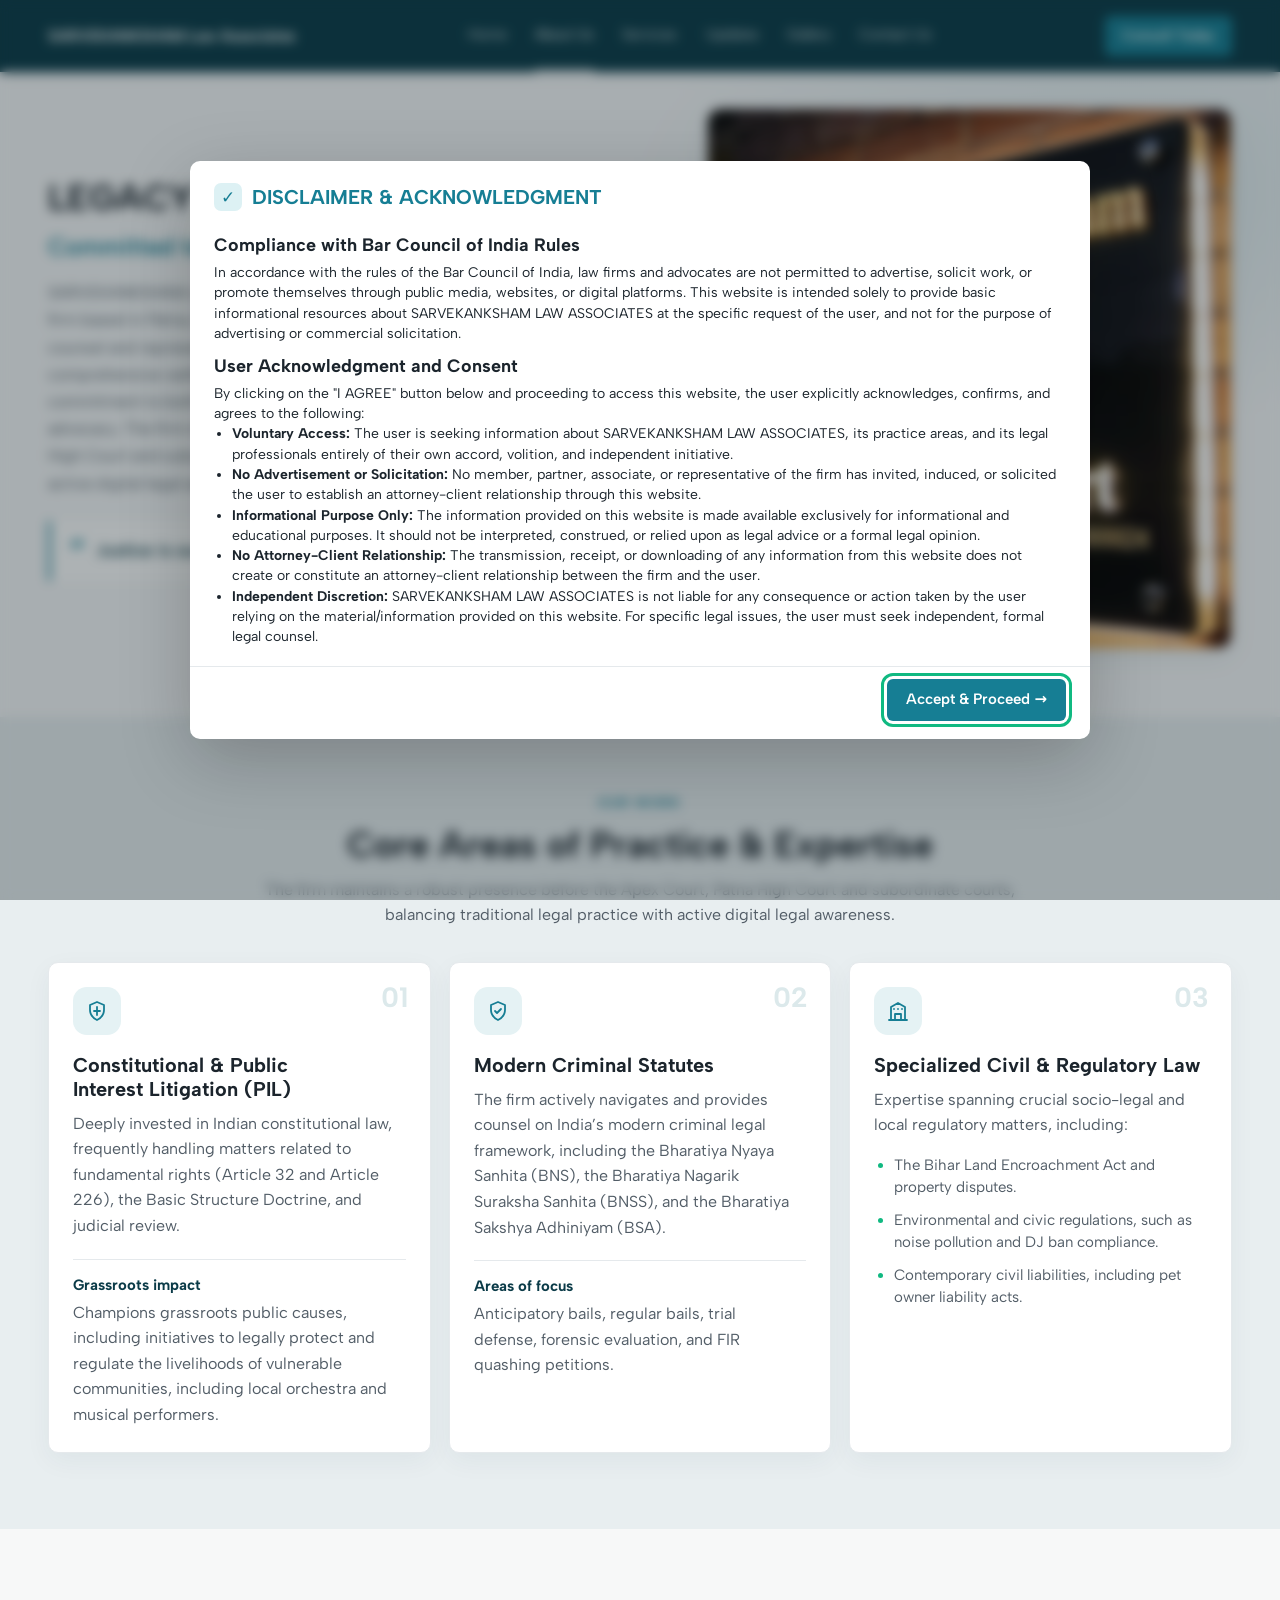
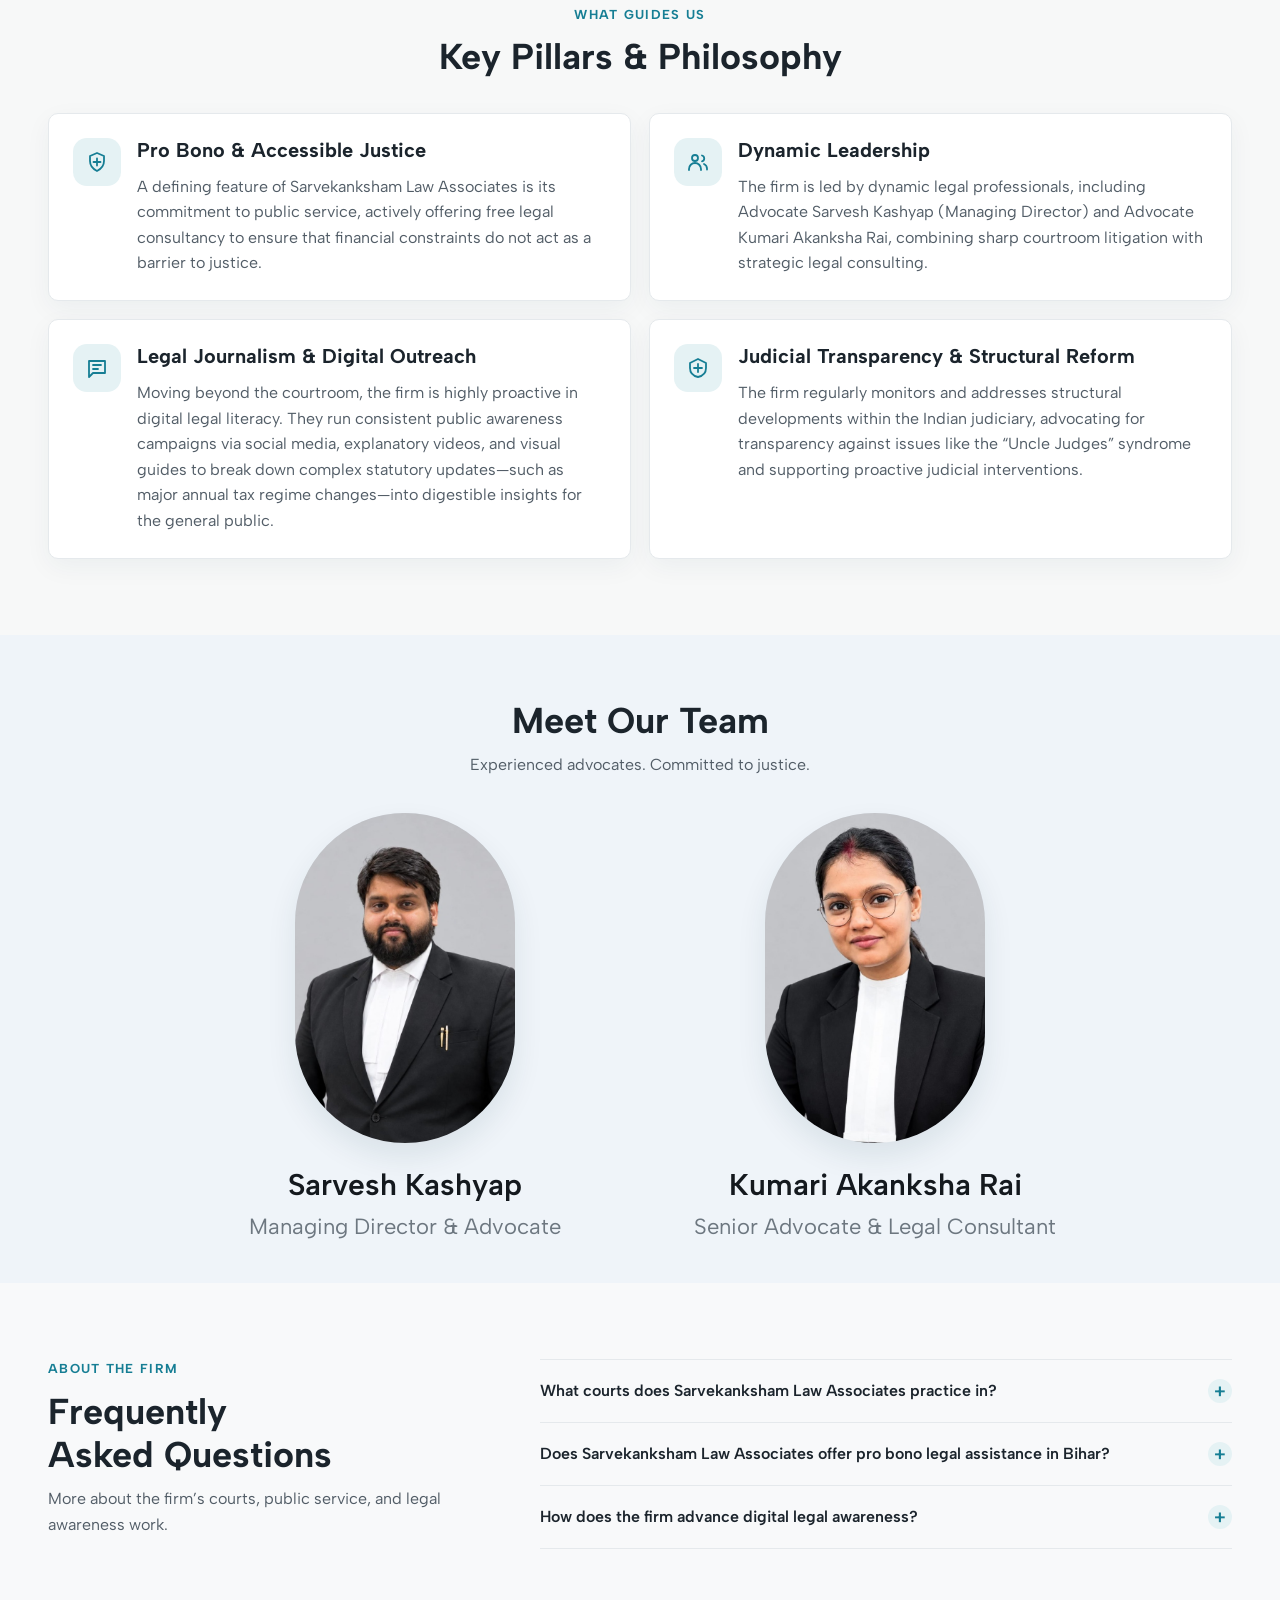
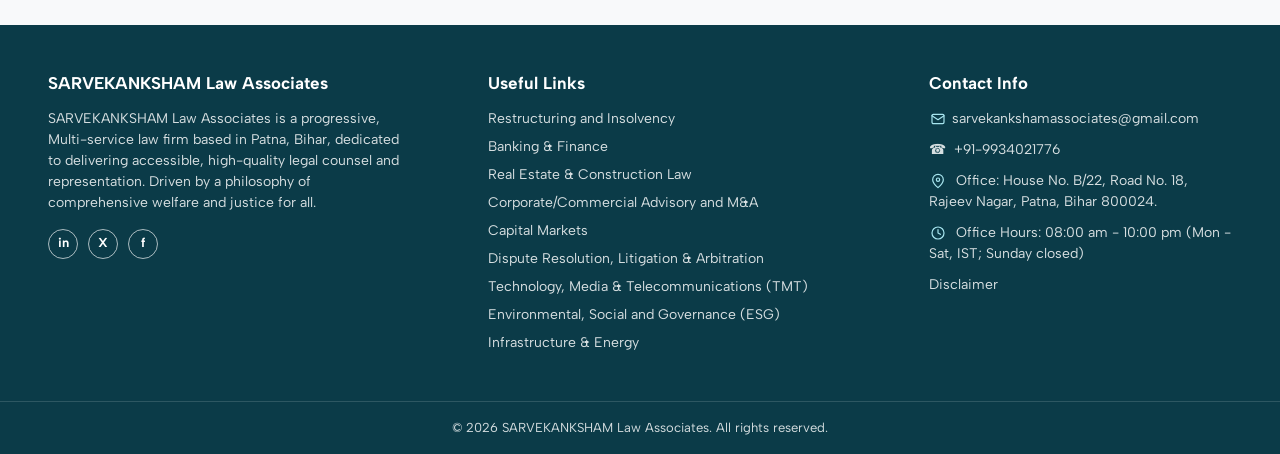
==== commit fe1846b4: "Fix Netlify form detection and remove About breadcrumb Use Netlify form markup and a valid contact a" ====
--- a/about.html
+++ b/about.html
@@ -167,12 +167,6 @@
   <main id="main-content">
     <section class="about-hero" aria-labelledby="about-title">
       <div class="container">
-        <nav class="about-breadcrumbs" aria-label="Breadcrumb">
-          <ol>
-            <li><a href="index.html">Home</a></li>
-            <li aria-current="page">About Us</li>
-          </ol>
-        </nav>
         <div class="about-hero__grid">
           <div class="about-hero__copy">
             <h1 id="about-title">LEGACY OF SARVEKANKSHAM</h1>
--- a/assets/css/pages/about.css
+++ b/assets/css/pages/about.css
@@ -9,30 +9,6 @@
   background:
     radial-gradient(ellipse at 88% 18%, rgb(22 126 148 / 10%), transparent 32%),
     var(--color-cream);
-}
-
-.about-breadcrumbs {
-  padding-top: 24px;
-}
-
-.about-breadcrumbs ol {
-  display: flex;
-  flex-wrap: wrap;
-  align-items: center;
-  gap: 10px;
-  list-style: none;
-  color: var(--color-text);
-  font-size: 14px;
-}
-
-.about-breadcrumbs li + li::before {
-  margin-right: 10px;
-  color: var(--color-accent);
-  content: "/";
-}
-
-.about-breadcrumbs a {
-  color: var(--color-accent);
 }
 
 .about-hero__grid {
